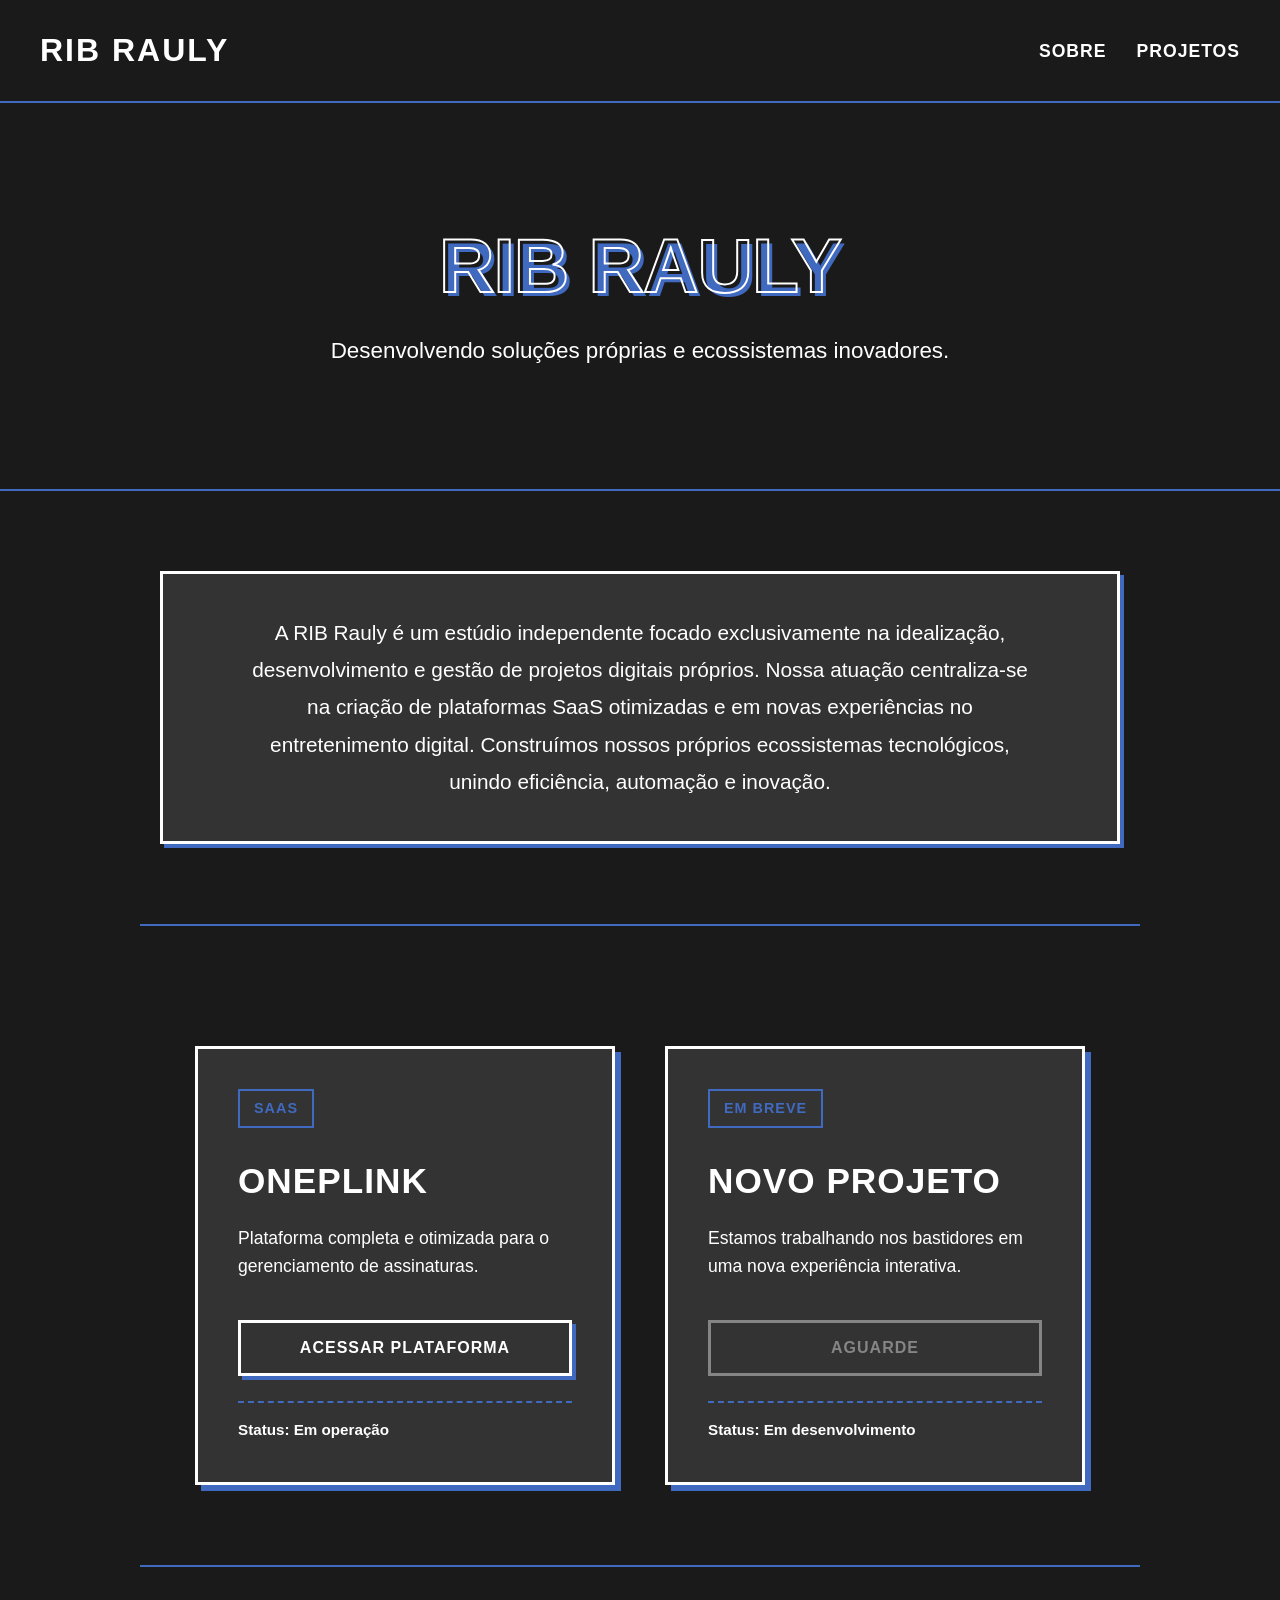
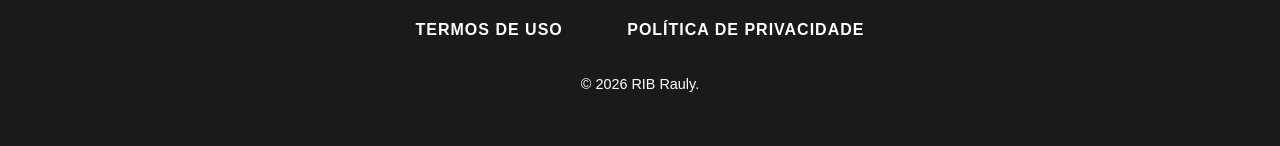
==== index.html @ 48d14f59 "Update" ====
<!DOCTYPE html>
<html lang="pt-BR">

<head>
    <meta charset="UTF-8">
    <meta name="viewport" content="width=device-width, initial-scale=1.0">
    <title>RIB Rauly - Estúdio de Projetos Digitais</title>
    <link rel="stylesheet" href="style.css">
</head>

<body class="sadsocket-theme">

    <header>
        <div class="logo-container">
            <h1>RIB RAULY</h1>
        </div>
        <nav>
            <ul class="nav-links">
                <li><a href="#sobre">SOBRE</a></li>
                <li><a href="#projetos">PROJETOS</a></li>
            </ul>
        </nav>
    </header>

    <section id="hero">
        <h2>RIB RAULY</h2>
        <p>Desenvolvendo soluções próprias e ecossistemas inovadores.</p>
    </section>

    <section id="sobre" class="container">
        <div class="text-panel">
            <p>A RIB Rauly é um estúdio independente focado exclusivamente na idealização, desenvolvimento e gestão de
                projetos digitais próprios. Nossa atuação centraliza-se na criação de plataformas SaaS otimizadas e em
                novas experiências no entretenimento digital. Construímos nossos próprios ecossistemas tecnológicos,
                unindo eficiência, automação e inovação.</p>
        </div>
    </section>

    <section id="projetos" class="container">
        <div class="cards">
            <div class="card">
                <div class="card-content">
                    <span class="tag">SaaS</span>
                    <h4>ONEPLINK</h4>
                    <p>Plataforma completa e otimizada para o gerenciamento de assinaturas.</p>
                    <a href="https://oneplink.com" target="_blank" rel="noopener noreferrer"
                        class="project-link">ACESSAR PLATAFORMA</a>
                    <span class="status ativo">Status: Em operação</span>
                </div>
            </div>
            <div class="card">
                <div class="card-content">
                    <span class="tag">EM BREVE</span>
                    <h4>NOVO PROJETO</h4>
                    <p>Estamos trabalhando nos bastidores em uma nova experiência interativa.</p>
                    <a href="#" class="project-link disabled">AGUARDE</a>
                    <span class="status dev">Status: Em desenvolvimento</span>
                </div>
            </div>
        </div>
    </section>

    <footer>
        <div class="legal-links">
            <a href="./terms-of-use.html">Termos de Uso</a>
            <a href="./privacy-policy.html">Política de Privacidade</a>
        </div>
        <p class="copyright">&copy; <span id="ano-atual"></span> RIB Rauly.</p>
    </footer>

    <script src="script.js"></script>
</body>

</html>
---- style.css ----
/* Reset Básico */
* {
  margin: 0;
  padding: 0;
  box-sizing: border-box;
}

:root {
  --bg-color: #1a1a1a;
  --bg-card: #333333;
  --text-color: #ffffff;
  --border-color: #ffffff;
  --detail: hsl(220, 50%, 50%); /* O seu novo tom de azul refinado */
}

body.sadsocket-theme {
  background-color: var(--bg-color);
  color: var(--text-color);
  line-height: 1.6;
  font-family:
    -apple-system, BlinkMacSystemFont, "Segoe UI", Helvetica, Arial, sans-serif;
  text-transform: uppercase;
}

/* Estrutura Geral */
.container {
  padding: 80px 20px;
  max-width: 1000px;
  margin: 0 auto;
  border-bottom: 2px solid var(--detail); /* Detalhe azul na separação */
}

/* Cabeçalho */
header {
  display: flex;
  justify-content: space-between;
  align-items: center;
  padding: 25px 40px;
  border-bottom: 2px solid var(--detail); /* Linha divisória em azul */
  background-color: var(--bg-color);
  position: sticky;
  top: 0;
  z-index: 100;
}

.logo-container h1 {
  font-size: 2rem;
  font-weight: 900;
  letter-spacing: 2px;
  transition:
    transform 0.2s ease-in-out,
    color 0.2s;
  cursor: pointer;
}

.logo-container h1:hover {
  transform: rotate(-3deg) scale(1.05);
  color: var(--detail);
}

.nav-links {
  list-style: none;
  display: flex;
  gap: 30px;
}

.nav-links a {
  text-decoration: none;
  color: var(--text-color);
  font-weight: bold;
  font-size: 1.1rem;
  letter-spacing: 1px;
  padding: 8px 0;
  position: relative;
  transition: color 0.3s;
}

.nav-links a::after {
  content: "";
  position: absolute;
  width: 0;
  height: 3px;
  bottom: 0;
  left: 0;
  background-color: var(--detail);
  transition: width 0.3s ease-in-out;
}

.nav-links a:hover {
  color: var(--detail);
}

.nav-links a:hover::after {
  width: 100%;
}

/* Hero Section */
#hero {
  padding: 120px 20px;
  text-align: center;
  border-bottom: 2px solid var(--detail);
  background-color: var(--bg-color);
}

/* Título ganha uma sombra sólida base */
#hero h2 {
  font-size: 4.8rem;
  font-weight: 900;
  line-height: 1.1;
  margin-bottom: 25px;
  letter-spacing: -1px;
  color: transparent;
  -webkit-text-stroke: 2px var(--text-color);
  text-shadow: 4px 4px 0px var(--detail); /* Sombra 3D permanente */
  transition:
    color 0.3s ease-in-out,
    -webkit-text-stroke 0.3s ease-in-out,
    transform 0.3s ease;
  cursor: default;
}

#hero h2:hover {
  color: var(--detail);
  -webkit-text-stroke: 2px var(--detail);
  transform: scale(1.02) translate(-4px, -4px);
  text-shadow: 8px 8px 0px var(--text-color);
}

#hero p {
  font-size: 1.4rem;
  text-transform: none;
  font-weight: 500;
  max-width: 700px;
  margin: 0 auto;
}

/* Sobre a Empresa */
.text-panel {
  padding: 40px;
  background-color: var(--bg-card);
  border: 3px solid var(--border-color);
  box-shadow: 4px 4px 0px var(--detail); /* Sombra base visível */
  transition:
    transform 0.3s cubic-bezier(0.175, 0.885, 0.32, 1.275),
    box-shadow 0.3s ease,
    border-color 0.3s ease;
}

.text-panel:hover {
  border-color: var(--detail);
  transform: translate(-8px, -8px);
  box-shadow: 12px 12px 0px var(--detail); /* Estica a sombra */
}

.text-panel p {
  font-size: 1.3rem;
  text-align: center;
  max-width: 800px;
  margin: 0 auto;
  text-transform: none;
  line-height: 1.8;
}

/* Projetos - Cards Brutalistas */
.cards {
  display: flex;
  justify-content: center;
  gap: 50px;
  flex-wrap: wrap;
  margin-top: 40px;
}

.card {
  border: 3px solid var(--border-color);
  width: 420px;
  padding: 40px;
  background-color: var(--bg-card);
  box-shadow: 6px 6px 0px var(--detail); /* Sombra base visível */
  transition:
    transform 0.3s cubic-bezier(0.175, 0.885, 0.32, 1.275),
    box-shadow 0.3s ease,
    border-color 0.3s ease;
  display: flex;
  flex-direction: column;
}

.card:hover {
  transform: translate(-10px, -10px);
  box-shadow: 16px 16px 0px var(--detail);
  border-color: var(--detail);
}

.card-content {
  display: flex;
  flex-direction: column;
  align-items: flex-start;
  height: 100%;
}

.tag {
  color: var(--detail); /* Texto azul */
  border: 2px solid var(--detail); /* Borda azul */
  padding: 6px 14px;
  font-size: 0.9rem;
  font-weight: 900;
  margin-bottom: 25px;
  letter-spacing: 1px;
  transition:
    background-color 0.2s,
    color 0.2s,
    border-color 0.2s;
}

.card:hover .tag {
  background-color: var(--detail);
  color: var(--text-color);
}

.card h4 {
  font-size: 2.2rem;
  font-weight: 900;
  margin-bottom: 15px;
  letter-spacing: 1px;
}

.card p {
  text-transform: none;
  font-size: 1.1rem;
  margin-bottom: 40px;
  line-height: 1.6;
  flex-grow: 1;
}

/* Botões Estilo Retrô/Bruto */
.project-link {
  display: inline-block;
  border: 3px solid var(--border-color);
  padding: 12px 24px;
  text-decoration: none;
  color: var(--text-color);
  font-weight: 900;
  font-size: 1rem;
  letter-spacing: 1px;
  margin-bottom: 25px;
  box-shadow: 4px 4px 0px var(--detail); /* Efeito 3D estático no botão */
  transition: all 0.2s ease-in-out;
  width: 100%;
  text-align: center;
  background-color: var(--bg-card);
}

.project-link:hover {
  background-color: var(--detail);
  color: var(--text-color);
  border-color: var(--detail);
  transform: translate(2px, 2px);
  box-shadow: 2px 2px 0px var(--text-color); /* Efeito de clique */
}

.project-link.disabled {
  opacity: 0.4;
  pointer-events: none;
  box-shadow: none;
}

.status {
  text-transform: none;
  font-size: 0.95rem;
  font-weight: 700;
  border-top: 2px dashed var(--detail); /* Detalhe em linha tracejada colorida */
  padding-top: 15px;
  width: 100%;
  margin-top: auto;
}

/* Rodapé */
footer {
  padding: 50px 20px;
  text-align: center;
  display: flex;
  flex-direction: column;
  align-items: center;
  gap: 20px;
  background-color: var(--bg-color);
}

.legal-links a {
  color: var(--text-color);
  text-decoration: none;
  margin: 0 20px;
  font-size: 1rem;
  font-weight: 700;
  letter-spacing: 1px;
  position: relative;
  padding: 5px 10px;
  transition:
    background-color 0.2s,
    color 0.2s;
}

.legal-links a:hover {
  background-color: var(--detail);
  color: var(--text-color);
}

.copyright {
  text-transform: none;
  font-size: 0.9rem;
  font-weight: 500;
  margin-top: 10px;
}

/* Responsividade */
@media (max-width: 768px) {
  header {
    flex-direction: column;
    gap: 20px;
    padding: 25px;
  }
  #hero h2 {
    font-size: 3rem;
  }
  .card {
    width: 100%;
    padding: 30px;
  }
  .card:hover {
    transform: translate(-4px, -4px);
    box-shadow: 8px 8px 0px var(--detail);
  }
  .text-panel:hover {
    transform: translate(-4px, -4px);
    box-shadow: 6px 6px 0px var(--detail);
  }
}
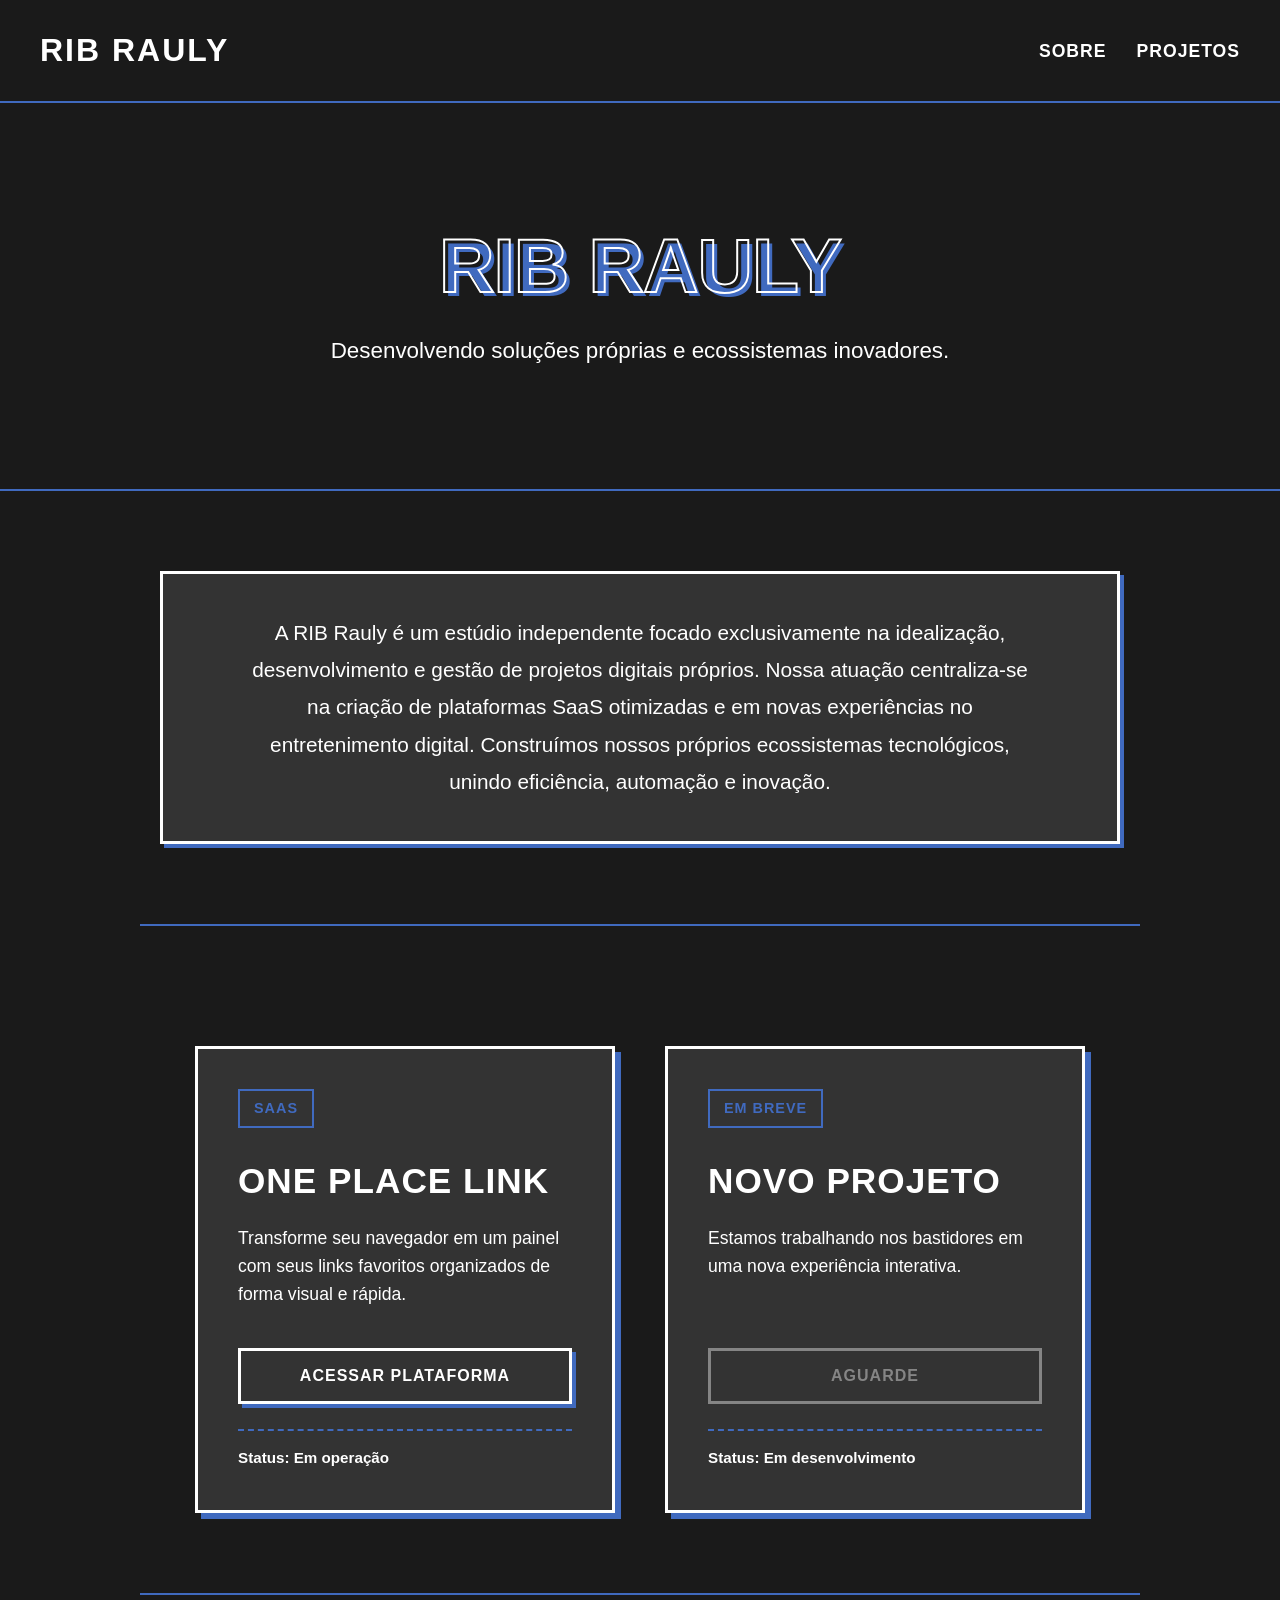
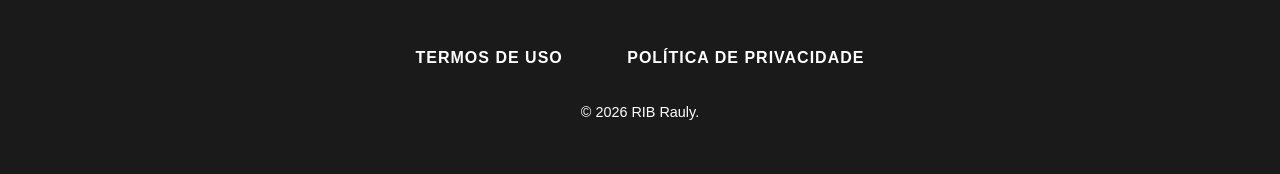
==== commit b4dc94ef: "Update" ====
--- a/index.html
+++ b/index.html
@@ -41,8 +41,8 @@
             <div class="card">
                 <div class="card-content">
                     <span class="tag">SaaS</span>
-                    <h4>ONEPLINK</h4>
-                    <p>Plataforma completa e otimizada para o gerenciamento de assinaturas.</p>
+                    <h4>ONE PLACE LINK</h4>
+                    <p>Transforme seu navegador em um painel com seus links favoritos organizados de forma visual e rápida.</p>
                     <a href="https://oneplink.com" target="_blank" rel="noopener noreferrer"
                         class="project-link">ACESSAR PLATAFORMA</a>
                     <span class="status ativo">Status: Em operação</span>
